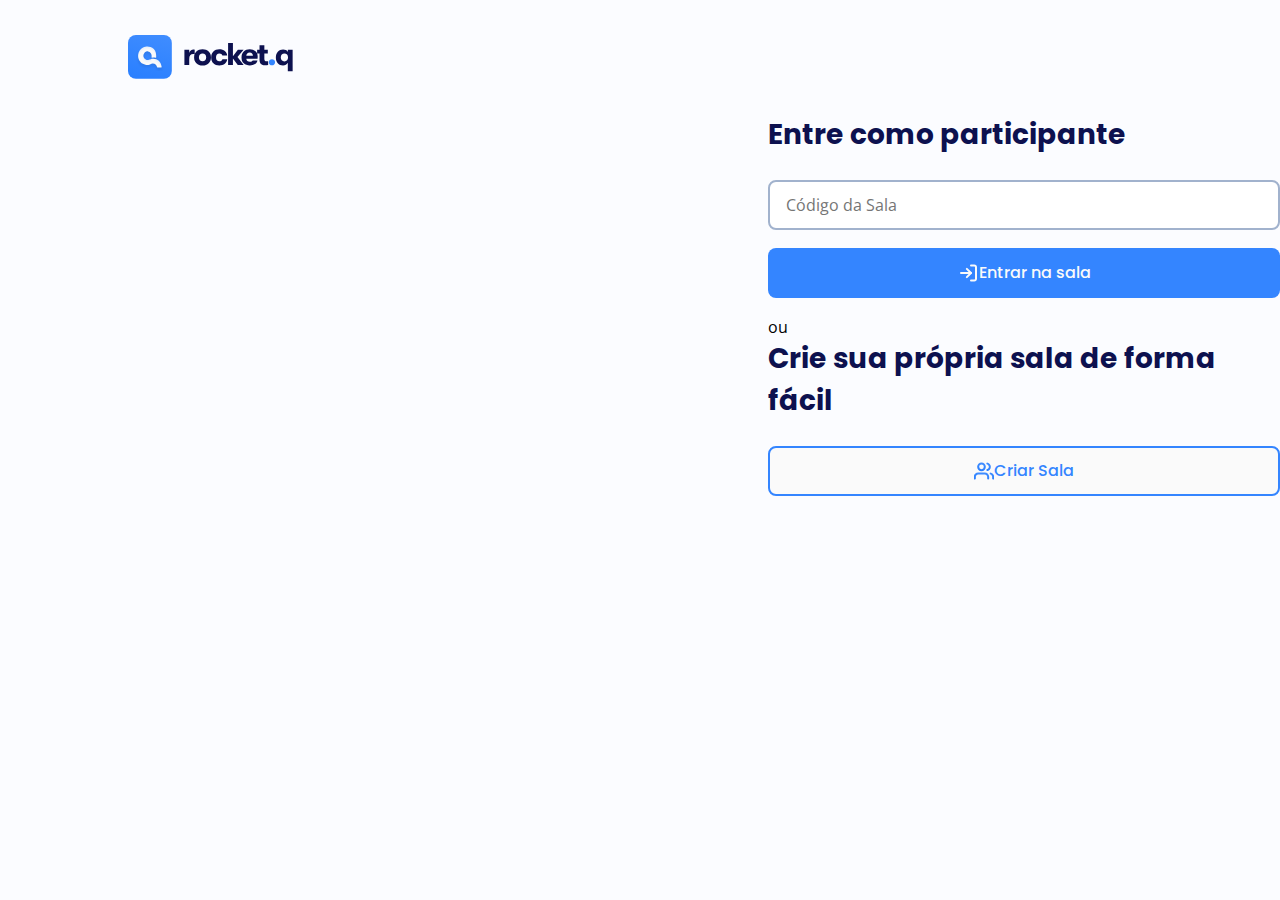
==== index.html @ 5cb59ead "front index - aula1" ====
<!DOCTYPE html>
<html lang="pt-br">

<head>
    <title>Criar sala - Rocket.Q</title>
    <meta charset="UTF-8">
    <meta http-equiv="X-UA-Compatible" content="IE=edge">
    <meta name="viewport" content="width=device-width, initial-scale=1.0">
    <link rel="stylesheet" href="styles/index.css">
    <link rel="stylesheet" href="styles/global.css">
    <link rel="preconnect" href="https://fonts.gstatic.com">
    <link
        href="https://fonts.googleapis.com/css2?family=Open+Sans:wght@300;400&family=Poppins:wght@500;700&display=swap"
        rel="stylesheet">
</head>

<body>

    <div id="home" class="content">
        <header>
            <img src="assets/Logo.svg" alt="Rocket.Q logo">
        </header>

        <div id="bg">

        </div>

        <main>
            <div class="container">
                <section>
                    <h2>Entre como participante</h2>
                    <form action="">
                        <label class="sr-only" for="room-id">Código da sala</label>
                        <input type="number" id="room-id" placeholder="Código da Sala">
                        <button>
                            <img src="assets/enter-room.svg" alt="Entrar na sala">
                            Entrar na sala
                        </button>
                    </form>
                </section>


                <div class="separator">
                    <div></div>
                    <div>ou</div>
                    <div></div>
                </div>

                <section>
                    <h2>Crie sua própria sala de forma fácil</h2>
                    <a href="create-room.html" class="button outlined">
                        <img src="assets/users.svg">
                        Criar Sala
                    </a>
                </section>



            </div>
        </main>
    </div>

</body>

</html>
---- styles/index.css ----
.content{
    display: grid;
    grid-template-columns: 60% 40%;
    grid-template-rows: 11.4rem 1fr;

    grid-template-areas: 
    'header header'
    'left right'
}

header{
    grid-area: header;
}

#bg{
    grid-area: left;
    background: url('/assets/Ilustração.svg') no-repeat top/contain;
}

main{
    grid-area: right;

    display: flex;
    align-items: center;
}

main .container{
  width: min(36.3rem 100%);
}

main h2{
      font-family: 'Poppins', sans-serif;
      color: var(--black);
      font-size: clamp(20px, 5vw, 2.8rem);
      margin-bottom: 2.4rem;
}

input{
    border: .2rem solid var(--grey-blue);
    padding: 0 1.6rem;
}

input, button, .button{
    width: 100%;
    margin-bottom: 1.8rem ;
}
---- styles/global.css ----
*{
    margin: 0;
    padding: 0;
    border: none;
    text-decoration: none;
    box-sizing: border-box;

}

html{
    --black:#0D114F;
    --white: #FAFAFA ;
    --red: #E83F5B;
    --light-blue: #E0ECFF;
    --blue: #3485FF ;
    --background: #FBFCFF ;
    --overlay: #040911;
    --icons-details:#A5B0C1;

    --grey-dark: #4D5E77; 
    --grey-blue: #A1B2CD;
    --grey-light: #E5EAF1;

    font-size: 62.5%; /* 10px padrão */
}

/*1rem = 16px = 100% 
62.5% = 10px
*/

body{
    height: 100vh;
    background: var(--background);
}

body, button, input, textarea{
    /*Intervalo de tamanho: minimo, padrão e máximo*/
    font-size: clamp(14px, 1.6rem, 2vw);
    font-family: 'Open Sans', sans-serif;

}

.content {
   width: 100%;
   margin: 0 auto;

}

.sr-only{
   position: absolute;
   height: 1px;
   width: 1px;
   padding: 0;
   margin: -1px;
   overflow: hidden;
   clip-path: rect(0,0,0,0);
   white-space: nowrap;
   border-width: 0;
}

input, button, .button{
    border-radius: .8rem;
    height: 5rem;
}

button, .button{
    font-family: 'Poppins';
    font-weight: 500;
    line-height: 0;

    display: flex;
    align-items: center;
    justify-content: center;

    background: var(--blue);
    color: var(--white);

    cursor: pointer;
    transition: filter .2s;
   
}

button:hover, .button:hover{
    filter: brightness(1.2);
}

button > img
.button > img{
   margin-right: 1rem;
   width: 2rem; 
}

button.outlined,
.button.outlined{
  background: var(--white);
  color: var(--blue);
  border: .2rem solid var(--blue);
}


.content header{
    width: 80%;
    margin: 3.5rem auto;
}

.content header img{
    width: 16.7rem;
}
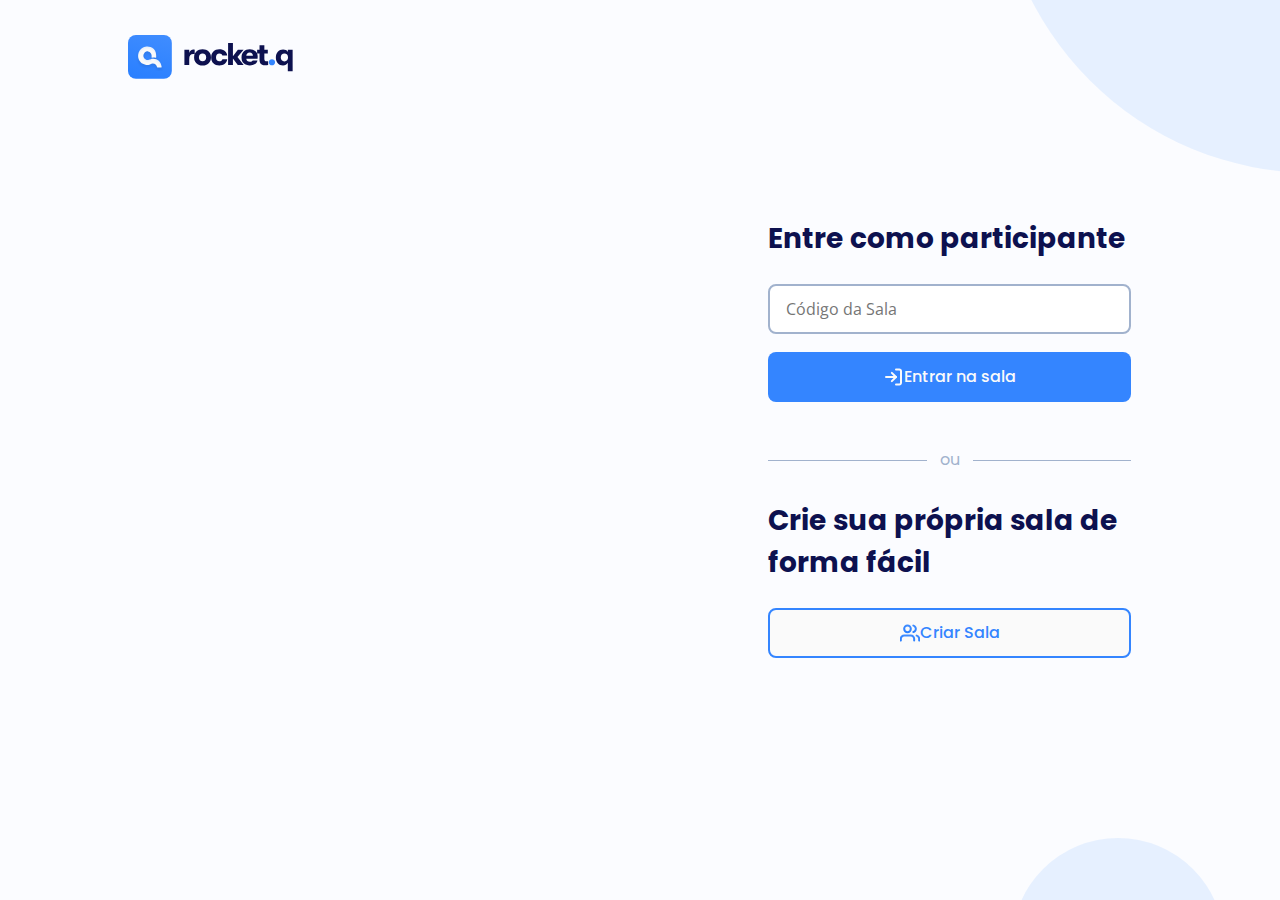
==== commit 6183e9a7: "aula 2 - aprofundando no Front" ====
--- a/index.html
+++ b/index.html
@@ -22,7 +22,8 @@
         </header>
 
         <div id="bg">
-
+            <div class="ball top"></div>
+            <div class="ball bottom"></div>
         </div>
 
         <main>
@@ -48,7 +49,7 @@
 
                 <section>
                     <h2>Crie sua própria sala de forma fácil</h2>
-                    <a href="create-room.html" class="button outlined">
+                    <a href="create-pass.html" class="button outlined">
                         <img src="assets/users.svg">
                         Criar Sala
                     </a>
--- a/styles/index.css
+++ b/styles/index.css
@@ -1,46 +1,85 @@
-.content{
+.content {
     display: grid;
     grid-template-columns: 60% 40%;
     grid-template-rows: 11.4rem 1fr;
-
-    grid-template-areas: 
-    'header header'
-    'left right'
+    grid-template-areas: 'header header' 'left right'
 }
 
-header{
+header {
     grid-area: header;
 }
 
-#bg{
+#bg {
     grid-area: left;
-    background: url('/assets/Ilustração.svg') no-repeat top/contain;
+    background: url('/assets/home-bg-img.svg') no-repeat top/contain;
+    background-position: -10rem;
 }
 
-main{
+main {
     grid-area: right;
+    display: flex;
+    align-items: center;
+    margin-top: -12rem;
+}
 
+main .container {
+    width: min(36.3rem, 100%);
+}
+
+main h2 {
+    font-family: 'Poppins', sans-serif;
+    color: var(--black);
+    font-size: clamp(20px, 5vw, 2.8rem);
+    margin-bottom: 2.4rem;
+}
+
+input {
+    border: .2rem solid var(--grey-blue);
+    padding: 0 1.6rem;
+}
+
+input, button, .button {
+    width: 100%;
+    margin-bottom: 1.8rem;
+}
+
+.separator {
     display: flex;
     align-items: center;
 }
 
-main .container{
-  width: min(36.3rem 100%);
+.separator div:nth-child(2) {
+    color: var(--grey-blue);
+    font-family: 'Poppins', sans-serif;
+    font-weight: 400;
+    padding: 0 1.35rem;
+    line-height: 0;
+    margin: 4rem 0;
 }
 
-main h2{
-      font-family: 'Poppins', sans-serif;
-      color: var(--black);
-      font-size: clamp(20px, 5vw, 2.8rem);
-      margin-bottom: 2.4rem;
+.separator div:nth-child(1), .separator div:nth-child(3) {
+    background: var(--grey-blue);
+    width: 100%;
+    height: 1px;
 }
 
-input{
-    border: .2rem solid var(--grey-blue);
-    padding: 0 1.6rem;
+.ball {
+    width: 21.2rem;
+    height: 21.2rem;
+    background: var(--blue);
+    clip-path: circle();
+    position: fixed;
+    opacity: .1;
 }
 
-input, button, .button{
-    width: 100%;
-    margin-bottom: 1.8rem ;
+.ball.top {
+    top: -46rem;
+    width: 63.3rem;
+    right: -35rem;
+    height: 63.3rem;
 }
+
+.ball.bottom {
+    bottom: -15rem;
+    right: 5.6rem;
+}--- a/styles/global.css
+++ b/styles/global.css
@@ -29,6 +29,7 @@
 */
 
 body{
+    display: flex;
     height: 100vh;
     background: var(--background);
 }
